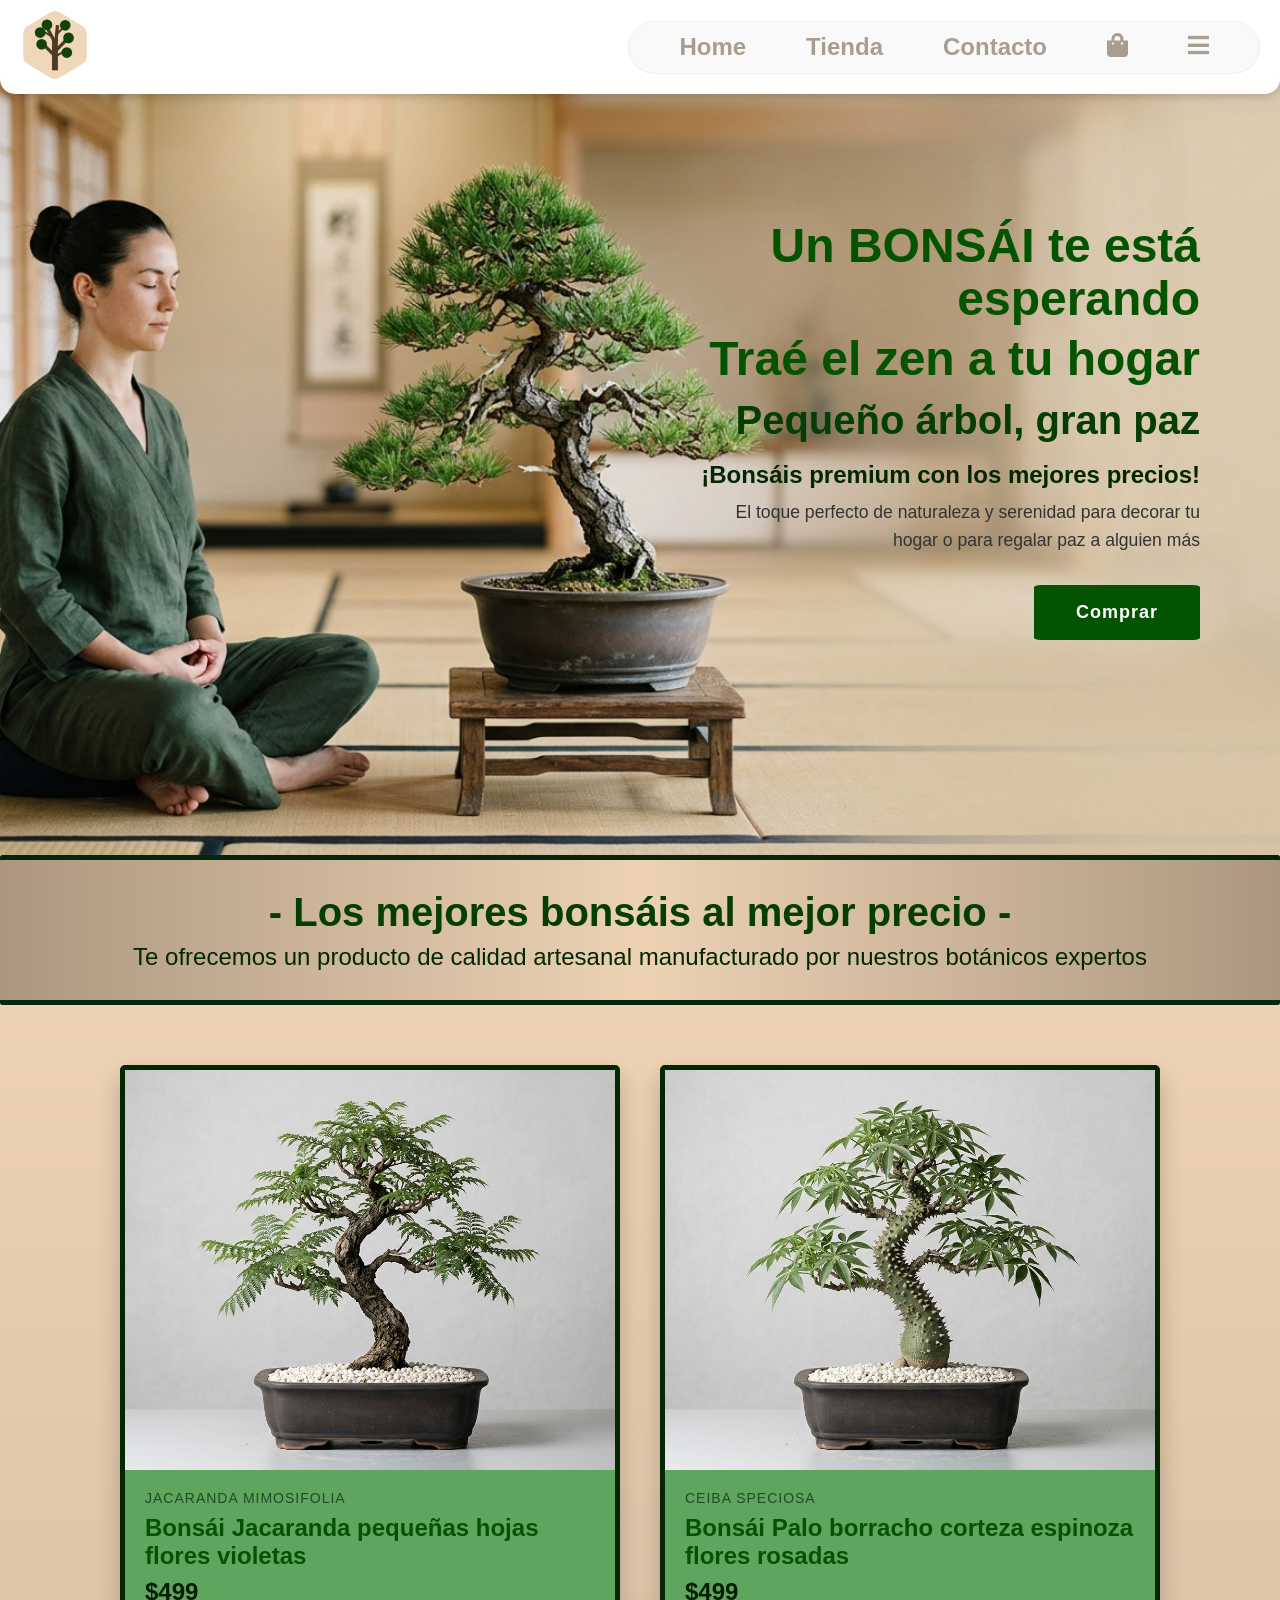
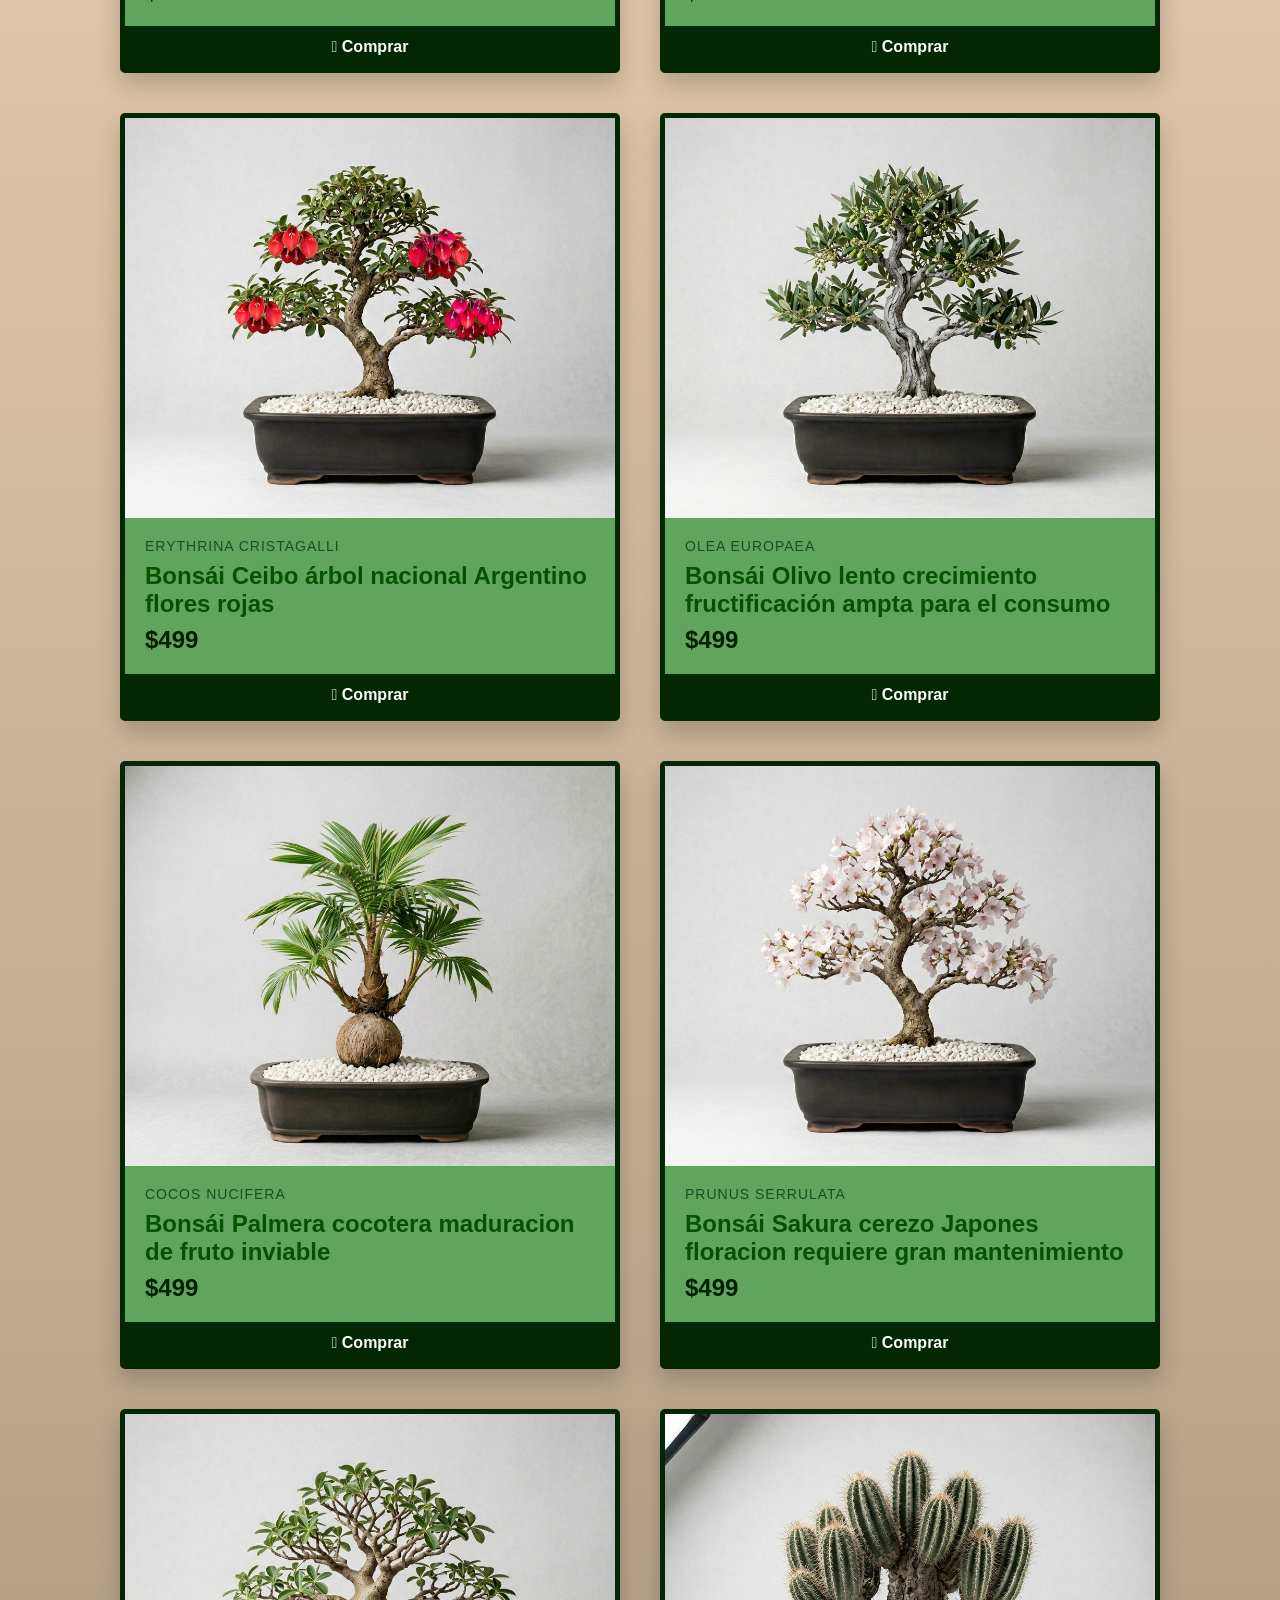
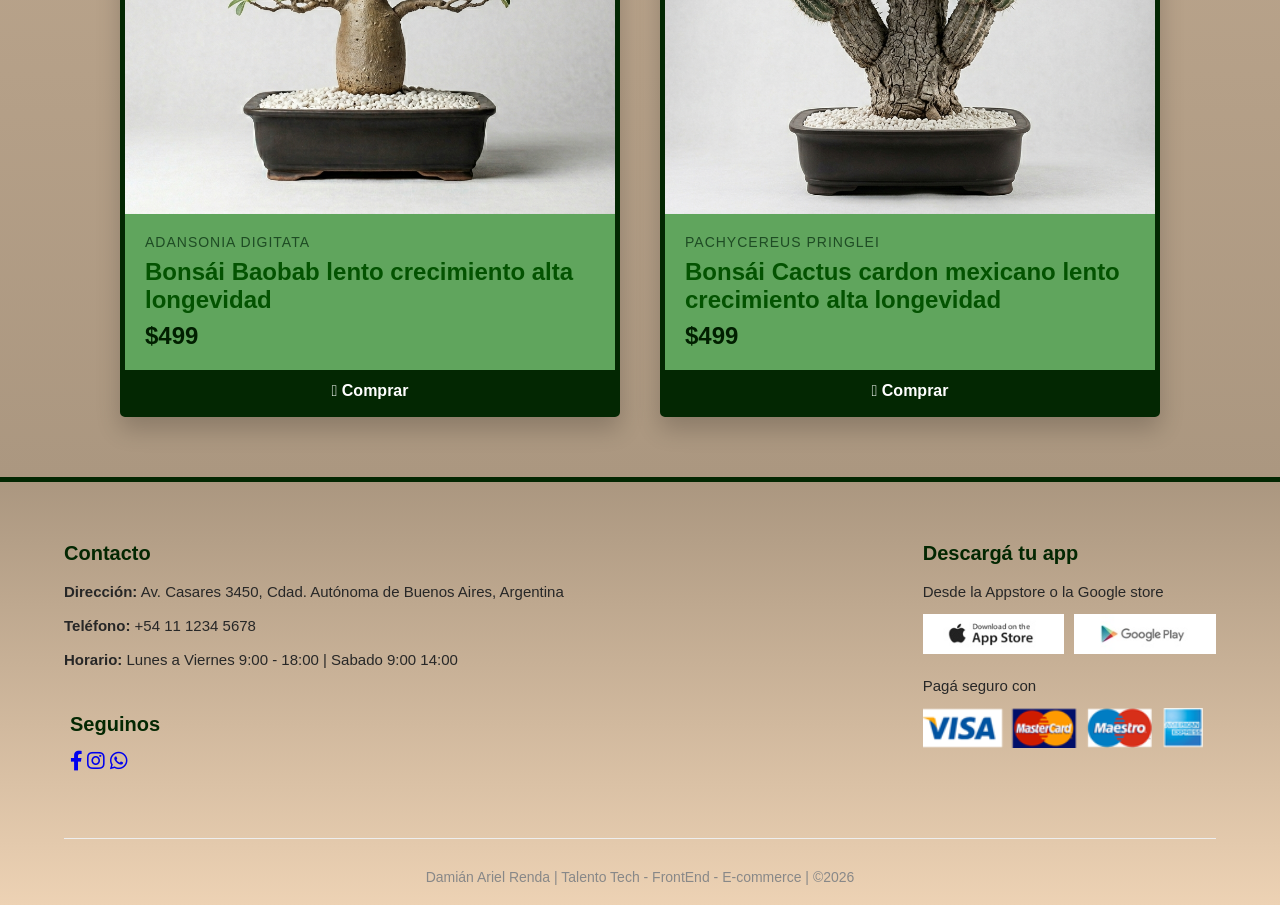
==== index.html @ 66eac6b3 "Add files via upload" ====
<!DOCTYPE html>
<html lang="es">
<head>
    <meta charset="UTF-8">
    <meta name="viewport" content="width=device-width, initial-scale=1.0">
    <title>Proyecto Front-End e-commerce</title>
    <link rel="stylesheet" href="style.css">
    <link rel="stylesheet" href="https://pro.fontawesome.com/releases/v5.10.0/css/all.css">
    
</head>
<body>
    <header class="header">
        <a href="#">
            <img src="img/logo1.svg" alt="Logo principal e-commerce">
        </a>
        <nav>
            <ul id="navbar" class="navbar">
                <li><a href="">Home</a></li>
                <li><a href="">Tienda</a></li>
                <li><a href="paginas/contacto.html">Contacto</a></li>
                <li class="carrito-container">
                    <a href="paginas/carrito.html">
                    <i class="fa fa-shopping-bag" aria-hidden="true"></i>
                    </a>
                </li>
                <li class="menu-ham">
                    <a href="">
                        <i class="fa fa-bars" aria-hidden="true"></i>
                    </a>
                </li>
            </ul>
        </nav>
    </header>

    <main>
        <section class="hero">
            <div class="hero-content">
                <h1>Un BONSÁI te está esperando</h1>
                <h1>Traé el zen a tu hogar</h1>
                <h2>Pequeño árbol, gran paz</h2>
                <h4>¡Bonsáis premium con los mejores precios!</h4>
                <p>El toque perfecto de naturaleza y serenidad para decorar tu hogar o para regalar paz a alguien más </p>
                <button>Comprar</button>    
            </div>
        </section>

        <section class="titulo-productos">
            <h2>- Los mejores bonsáis al mejor precio -</h2>
            <p>Te ofrecemos un producto de calidad artesanal manufacturado por nuestros botánicos expertos</p>
        </section>

        <div class="contenedor-productos">
            <div class="producto">  
                <img class="img-producto" src="img/productos/bonsai-jacaranda.png" alt="Jacaranda">
                    <div class="producto-descripcion">
                        <span>Jacaranda mimosifolia</span>
                        <h5>Bonsái Jacaranda pequeñas hojas flores violetas</h5>
                        <h4>$499</h4>
                    </div>
                    <a href="#" class="carrito">
                        <i class="fal fa-shopping-cart"></i> Comprar
                    </a>

            </div>
            <div class="producto">  
                <img class="img-producto" src="img/productos/bonsai-paloborracho.png" alt="Palo borracho">
                    <div class="producto-descripcion">
                        <span>Ceiba speciosa</span>
                        <h5>Bonsái Palo borracho corteza espinoza flores rosadas</h5>
                        <h4>$499</h4>
                    </div>
                    <a href="#" class="carrito">
                        <i class="fal fa-shopping-cart"></i> Comprar
                    </a>

            </div>
            <div class="producto">  
                <img class="img-producto" src="img/productos/bonsai-ceibo.png" alt="Ceibo">
                    <div class="producto-descripcion">
                        <span>Erythrina cristagalli</span>
                        <h5>Bonsái Ceibo árbol nacional Argentino flores rojas</h5>
                        <h4>$499</h4>
                    </div>
                    <a href="#" class="carrito">
                        <i class="fal fa-shopping-cart"></i> Comprar
                    </a>

            </div>
            <div class="producto">  
                <img class="img-producto" src="img/productos/bonsai-olivo.png" alt="Olivo">
                    <div class="producto-descripcion">
                        <span>Olea europaea</span>
                        <h5>Bonsái Olivo lento crecimiento fructificación ampta para el consumo </h5>
                        <h4>$499</h4>
                    </div>
                    <a href="#" class="carrito">
                        <i class="fal fa-shopping-cart"></i> Comprar
                    </a>

            </div>
            <div class="producto">  
                <img class="img-producto" src="img/productos/bonsai-palmera.png" alt="Palmera">
                    <div class="producto-descripcion">
                        <span>Cocos nucifera</span>
                        <h5>Bonsái Palmera cocotera maduracion de fruto inviable </h5>
                        <h4>$499</h4>
                    </div>
                    <a href="#" class="carrito">
                        <i class="fal fa-shopping-cart"></i> Comprar
                    </a>

            </div>
            <div class="producto">  
                <img class="img-producto" src="img/productos/bonsai-cerezo.png" alt="Cerezo">
                    <div class="producto-descripcion">
                        <span>Prunus serrulata</span>
                        <h5>Bonsái Sakura cerezo Japones floracion requiere gran mantenimiento </h5>
                        <h4>$499</h4>
                    </div>
                    <a href="#" class="carrito">
                        <i class="fal fa-shopping-cart"></i> Comprar
                    </a>

            </div>
            <div class="producto">  
                <img class="img-producto" src="img/productos/bonsai-baobab.png" alt="Baobab">
                    <div class="producto-descripcion">
                        <span>Adansonia digitata</span>
                        <h5>Bonsái Baobab lento crecimiento alta longevidad </h5>
                        <h4>$499</h4>
                    </div>
                    <a href="#" class="carrito">
                        <i class="fal fa-shopping-cart"></i> Comprar
                    </a>

            </div>
            <div class="producto">  
                <img class="img-producto" src="img/productos/bonsai-cactus.png" alt="Cactus">
                    <div class="producto-descripcion">
                        <span>Pachycereus pringlei</span>
                        <h5>Bonsái Cactus cardon mexicano lento crecimiento alta longevidad </h5>
                        <h4>$499</h4>
                    </div>
                    <a href="#" class="carrito">
                        <i class="fal fa-shopping-cart"></i> Comprar
                    </a>

            </div>
        </div>

        <footer class="pie-pagina">
            <div class="columna-info">
                <div class="informacion">
                    <h3>Contacto</h3>
                
                <p><strong>Dirección:</strong> Av. Casares 3450, Cdad. Autónoma de Buenos Aires, Argentina</p>
                <p><strong>Teléfono:</strong> +54 11 1234 5678</p>
                <p><strong>Horario:</strong> Lunes a Viernes 9:00 - 18:00 | Sabado 9:00 14:00 </p>
                </div>
                <div class="redes">
                    <h3>Seguinos</h3>
                    <a href="#" class="btn-red-social"><i class="fab fa-facebook-f"></i></a>
                    <a href="#" class="btn-red-social"><i class="fab fa-instagram"></i></a>
                    <a href="#" class="btn-red-social"><i class="fab fa-whatsapp"></i></a>
                </div>
            </div>    
                <div class="pago">
                    <h3>Descargá tu app</h3>
                    <p>Desde la Appstore o la Google store</p>
                    <div class="img-app">
                    <img src="img/pay/app.jpg" alt="App Store">
                    <img src="img/pay/play.jpg" alt="Google Play">
                </div>
                <p>Pagá seguro con</p>
                <img class="img-pay" src="img/pay/pay.png" alt="Métodos de Pago">
                </div>

                <div class="copyright">Damián Ariel Renda | Talento Tech - FrontEnd - E-commerce | ©2026</div>





            

        </footer>
    </main>    
    
</body>
</html>
---- style.css ----
/*RESET GENERAL--------------------------------------------------------------------------------------------------*/

*{
    margin: 0;
    padding: 0;
    box-sizing: border-box;
    font-family: "Spartan", sans-serif;
}

html{
    scroll-behavior: smooth;
}

/* BARRA DE NAVEGACION Y LOGO ---------------------------------------------------------------------------------*/
.header{
    background-color: #ffffff;
    display: flex;
    justify-content: space-between; 
    align-items: center; 
    padding: 10px 20px;
    box-shadow: 0 2px 10px rgba(0,0,0,0.2); 
    position: absolute; 
    top: 0;
    left: 0;
    width: 100%;
    z-index: 1000;
    border-bottom-right-radius: 15px;
    border-bottom-left-radius: 15px;
}

.header img{ 
    height: 70px;
    width: auto;
}

.navbar i{
    height: 30px;
    width: auto;
}

.navbar{
    display: flex;
    align-items: center;
    justify-content: center;
    background-color: #f9f9f9; 
    padding: 10px 20px; 
    border-radius: 50px; 
    border: 1px solid #eeeeee;
}

.navbar li{
    list-style: none;
    padding: 0 30px;
}

.navbar a{
    text-decoration: none;
    font-size: 24px;
    font-weight: 600;
    color: rgb(168, 157, 145);
    transition: 0.3s ease;
}

.navbar a:hover{
    color: rgb(116, 109, 104);
}

/* PORTADA Y PRODUCTOS -------------------------------------------------------------------------------------- */

.hero{
    background-image: url(img/hero1.png);
    display: flex;
    align-items: center;
    justify-content: flex-end;
    height: 95vh;
    width: 100%;
    background-size: cover;
    background-position: top 5% center;
    padding: 0 80px;
    /*margin-bottom: 40px;*/
}

.hero .hero-content{
     width: 50%;
     display: flex;
     flex-direction: column;
     align-items: flex-end;
     text-align: right;
     z-index: 1; 
}

.hero .hero-content h1{
    color: rgb(3, 83, 1);
    margin: 5px 0;
    line-height: 1.1;
    font-size: 3rem;
    margin-bottom: 2px;
}

.hero .hero-content h2{
    color: rgb(5, 62, 3);
    margin: 5px 0;
    line-height: 1.1;
    font-size: 2.5rem;
    margin-top: 10px;
    margin-bottom: 10px;
}

.hero .hero-content h4{
    color: rgb(3, 39, 2);
    margin: 5px 0;
    line-height: 1.1;
    font-size: 1.5rem;
    max-width: 600px;
    margin-top: 10px;
    margin-bottom: 10px;

}

.hero .hero-content p{
    color: #333;
    font-size: 1.1rem;
    line-height: 1.6;
    max-width: 500px;
    margin-bottom: 30px;
    padding: 0;
}

.hero .hero-content button{
    background-color: rgb(3, 83, 1);
    color: white;
    padding: 15px 40px;
    font-size: 18px;
    font-weight: 600;
    letter-spacing: 1px;

    border: 2px solid rgb(3, 83, 1);
    border-radius: 4%;
    cursor: pointer;
    transition: all 0.3s ease;
}

.hero .hero-content button:hover{
    background-color: rgb(4, 115, 2); 
    color: rgb(1, 49, 0); 
    transform: translateY(-3px);
    box-shadow: 0 10px 20px rgba(0, 0, 0, 0.1);
}

.titulo-productos{
    background-image: linear-gradient(to right,rgb(171, 151, 128), rgb(237, 210, 180), rgb(171, 151, 128));
    background-size: 100%;
    text-align: center;
    border-top: 5px solid rgb(3, 39, 12);
    border-bottom: 5px solid rgb(3, 39, 12);
    border-radius: 2px;
    padding: 20px;

}

.titulo-productos h2{
     color: rgb(5, 62, 3);
    margin: 5px 0;
    line-height: 1.1;
    font-size: 2.5rem;
    margin-top: 10px;
    margin-bottom: 10px;
}

.titulo-productos p{
    color: rgb(3, 39, 2);
    text-align: center;
    margin: 5px 0;
    line-height: 1.1;
    font-size: 1.5rem;
    margin: 10px auto;
}    

.contenedor-productos{
    display: flex;
    flex-wrap: wrap;
    justify-content: center;
    gap: 40px;
    padding: 60px 5%;
    background-image: linear-gradient(to bottom, rgb(237, 210, 180), rgb(171, 151, 128));
}

.producto{
    background-color:rgb(96, 165, 93);
    border: 5px solid rgb(3, 39, 2);
    border-radius: 5px;
    overflow: hidden;
    display: flex;
    flex-direction: column;
    width: 500px;
    box-shadow: 0 12px 24px rgba(0,0,0,0.2);
    transition: box-shadow 0.3s ease, border-color 0.3s ease;
    cursor: pointer;
}

.producto:hover{
    box-shadow: 12px 12px 24px rgba(0,0,0,0.4);
    border-color: rgb(3, 39, 12);
}

.producto .img-producto{
    width: 100%;
    height: 400px;
    object-fit: cover;

}

.producto .producto-descripcion{
    text-align: left;
    padding: 20px;
    display: flex;
    flex-direction: column;
    gap: 8px;
    flex-grow: 1;
}

.producto .producto-descripcion span{
    color: rgb(3, 39, 12);
    font-size: 14px;
    font-weight: 500;
    text-transform: uppercase;
    letter-spacing: 1px;
    opacity: 0.7;
}

.producto .producto-descripcion h5{
    color: rgb(3, 83, 1);
    font-size: 24px;
    font-weight: 700;
    margin-top: auto;
}

.producto .producto-descripcion h4{
    color: rgb(1, 31, 0);
    font-size: 24px;
    font-weight: 700;
    margin-top: auto;
}

.producto .carrito{
    text-decoration: none;
    background-color: rgb(3, 39, 2); 
    color: white;
    text-align: center;
    padding: 12px 0;
    font-size: 16px;
    font-weight: 600;
    transition: background-color 0.3s ease;
    border-bottom-left-radius: 0px; 
    border-bottom-right-radius: 0px;
    cursor: pointer;
}

.producto .carrito:hover{
    background-color: rgb(3, 83, 1);
}

/* FOOTER -------------------------------------------------------------------*/ 

.pie-pagina{
    background-image: linear-gradient(to bottom,rgb(171, 151, 128), rgb(237, 210, 180));
    padding: 60px 5% 20px 5%;
    border-top: 5px solid rgb(3, 39, 2);
    display: flex;
    flex-wrap: wrap;
    justify-content: space-between;
    gap: 40px;
    width: 100%;
}

.pie-pagina .columna-info{
    display: flex;
    flex-direction: column;
    gap: 25px;
    max-width: 45%;
}

.pie-pagina .redes{
    padding: 6px;
}

.pie-pagina .pago{
    display: flex;
    flex-direction: column;
    align-items: flex-start;
    max-width: 45%;
}

.pie-pagina h3{
    color: rgb(3, 39, 2);
    font-size: 20px;
    margin-bottom: 15px;
}

.pie-pagina p{
    color: #272727;
    font-size: 15px;
    line-height: 1.6;
    margin-bottom: 10px;
}

.pie-pagina .pago .img-app {
    display: flex;
    gap: 10px;
    margin-bottom: 20px;
}

.pie-pagina .pago .img-app img {
    height: 40px; 
    width: auto;
}

.pie-pagina .pago .img-pay{
    height: 40px;
    width: auto;
}

.pie-pagina .copyright{
    width: 100%;
    text-align: center;
    padding-top: 30px;
    margin-top: 20px;
    border-top: 1px solid #eeeeee;
    color: #888888;
    font-size: 14px;
}

.pie-pagina .redes i{
   font-size: 20px;
}

/* ================================================================================= */
/* MEDIA QUERIES: INDEX PRINCIPAL (TABLET Y CELULAR)                                 */
/* ================================================================================= */

/* --- DISPOSITIVOS MEDIANOS (TABLETS - Menor a 992px) --- */
@media (max-width: 992px) {
    .header {
        padding: 10px 15px;
    }
    
    .navbar li {
        padding: 0 15px; /* Reducimos aire entre enlaces para que no se amontone */
    }
    
    .navbar a {
        font-size: 18px; /* Texto levemente más pequeño */
    }

    .hero {
        padding: 0 40px;
        background-position: top 5% right 25%; /* Ajustamos fondo para centrar árboles */
    }

    .hero .hero-content {
        width: 70%; /* Le damos más espacio al texto de portada */
    }

    .hero .hero-content h1 { font-size: 2.5rem; }
    .hero .hero-content h2 { font-size: 2rem; }

    .producto {
        width: 45%; /* En tablet se acomodan perfectamente de a dos por fila */
    }
}

/* --- DISPOSITIVOS CHICOS (CELULARES - Menor a 576px) --- */
@media (max-width: 576px) {
    /* Ocultamos los links de texto y dejamos visibles los íconos (Hamburguesa y Carrito) */
    .navbar li:not(.carrito-container):not(.menu-ham) {
        display: none; 
    }
    
    .navbar {
        padding: 5px 15px;
    }

    .navbar li {
        padding: 0 10px;
    }

    .hero {
        justify-content: center; /* Centramos el texto en pantallas móviles */
        padding: 0 20px;
        height: 80vh; /* Bajamos la altura para que sea cómodo de scrollear */
    }

    .hero .hero-content {
        width: 100%;
        align-items: center;
        text-align: center;
    }

    .hero .hero-content h1 { font-size: 2rem; }
    .hero .hero-content h2 { font-size: 1.6rem; }
    .hero .hero-content h4 { font-size: 1.2rem; }
    .hero .hero-content p { font-size: 1rem; }

    .titulo-productos h2 { font-size: 1.8rem; }
    .titulo-productos p { font-size: 1.1rem; }

    .contenedor-productos {
        padding: 40px 15px;
        gap: 25px;
    }

    .producto {
        width: 100%; /* Tarjetas al 100% del ancho del teléfono en una sola fila */
    }

    .producto .img-producto {
        height: 280px; /* Reducimos alto de foto de producto para mobile */
    }

    /* Adaptación del pie de página */
    .pie-pagina {
        flex-direction: column;
        padding: 40px 20px 20px 20px;
        gap: 30px;
    }

    .pie-pagina .columna-info,
    .pie-pagina .pago {
        max-width: 100%; /* Ocupan todo el ancho, apilándose hacia abajo */
    }
}
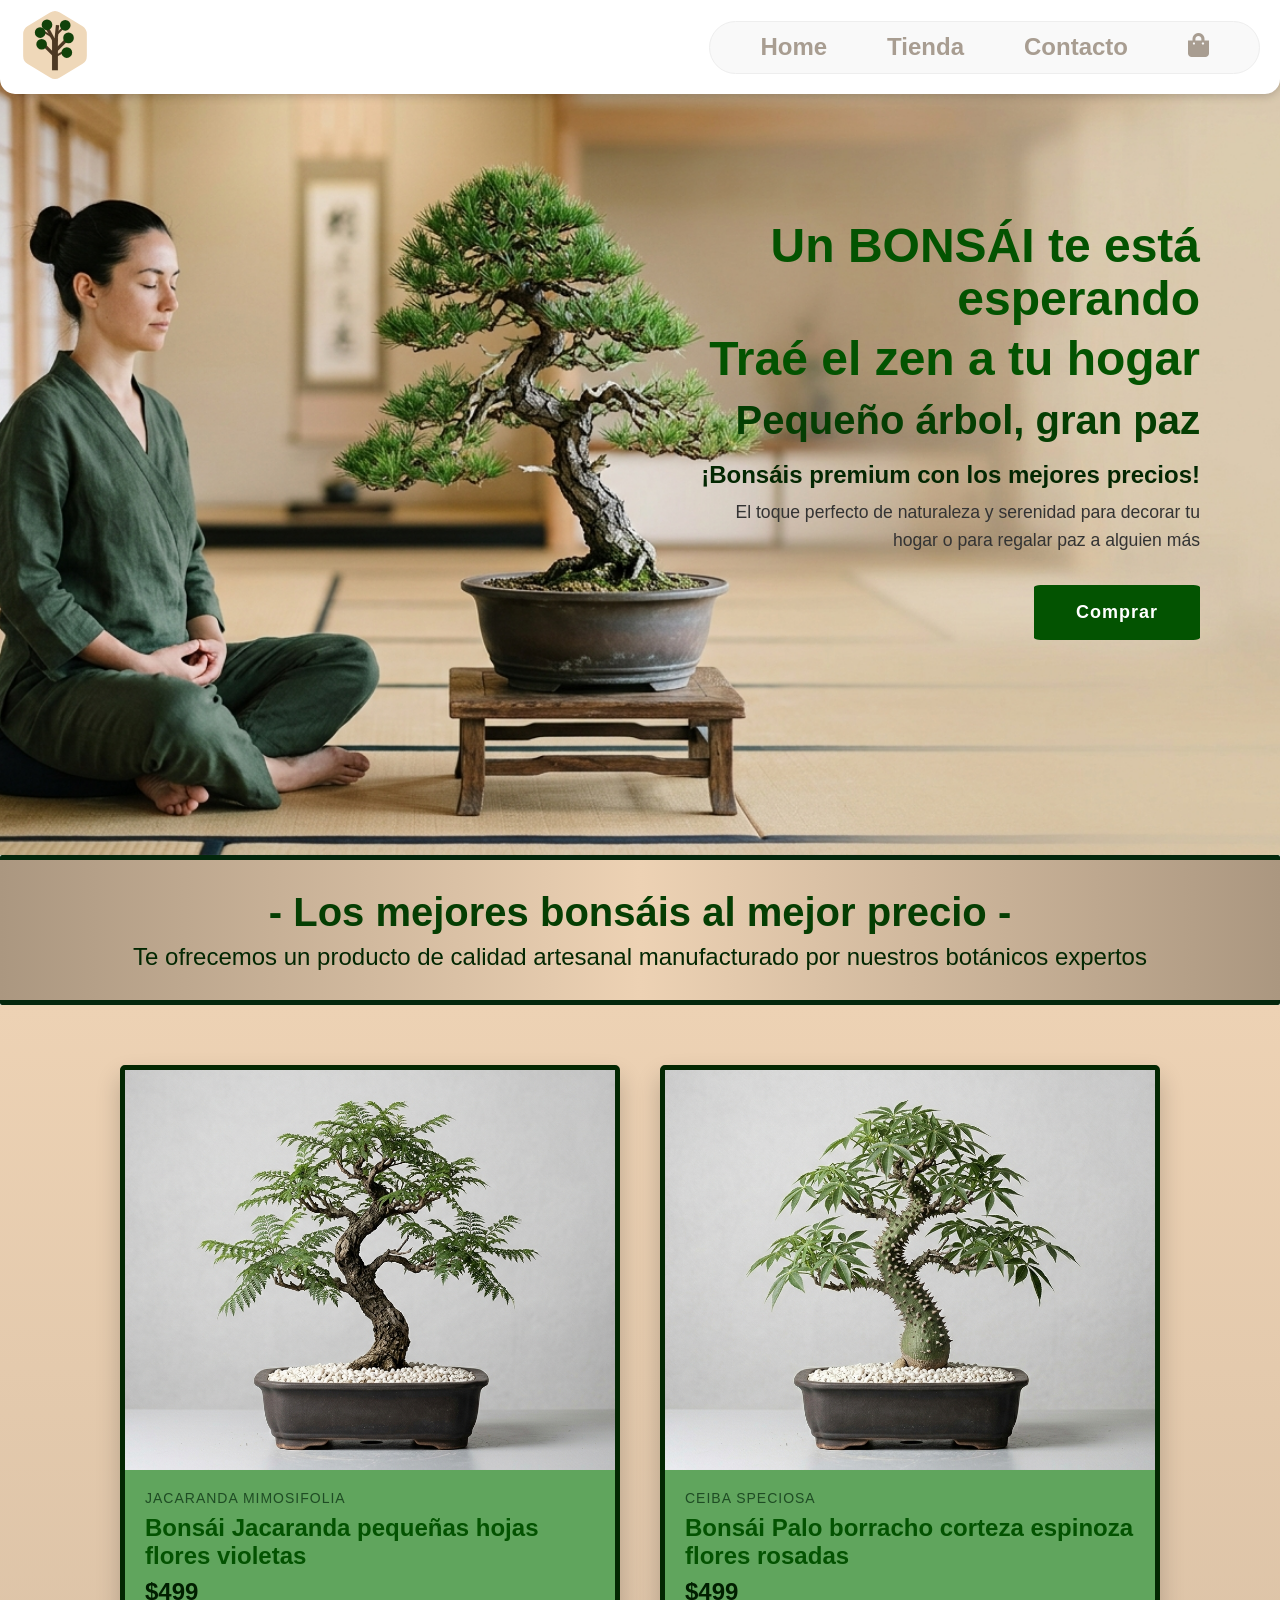
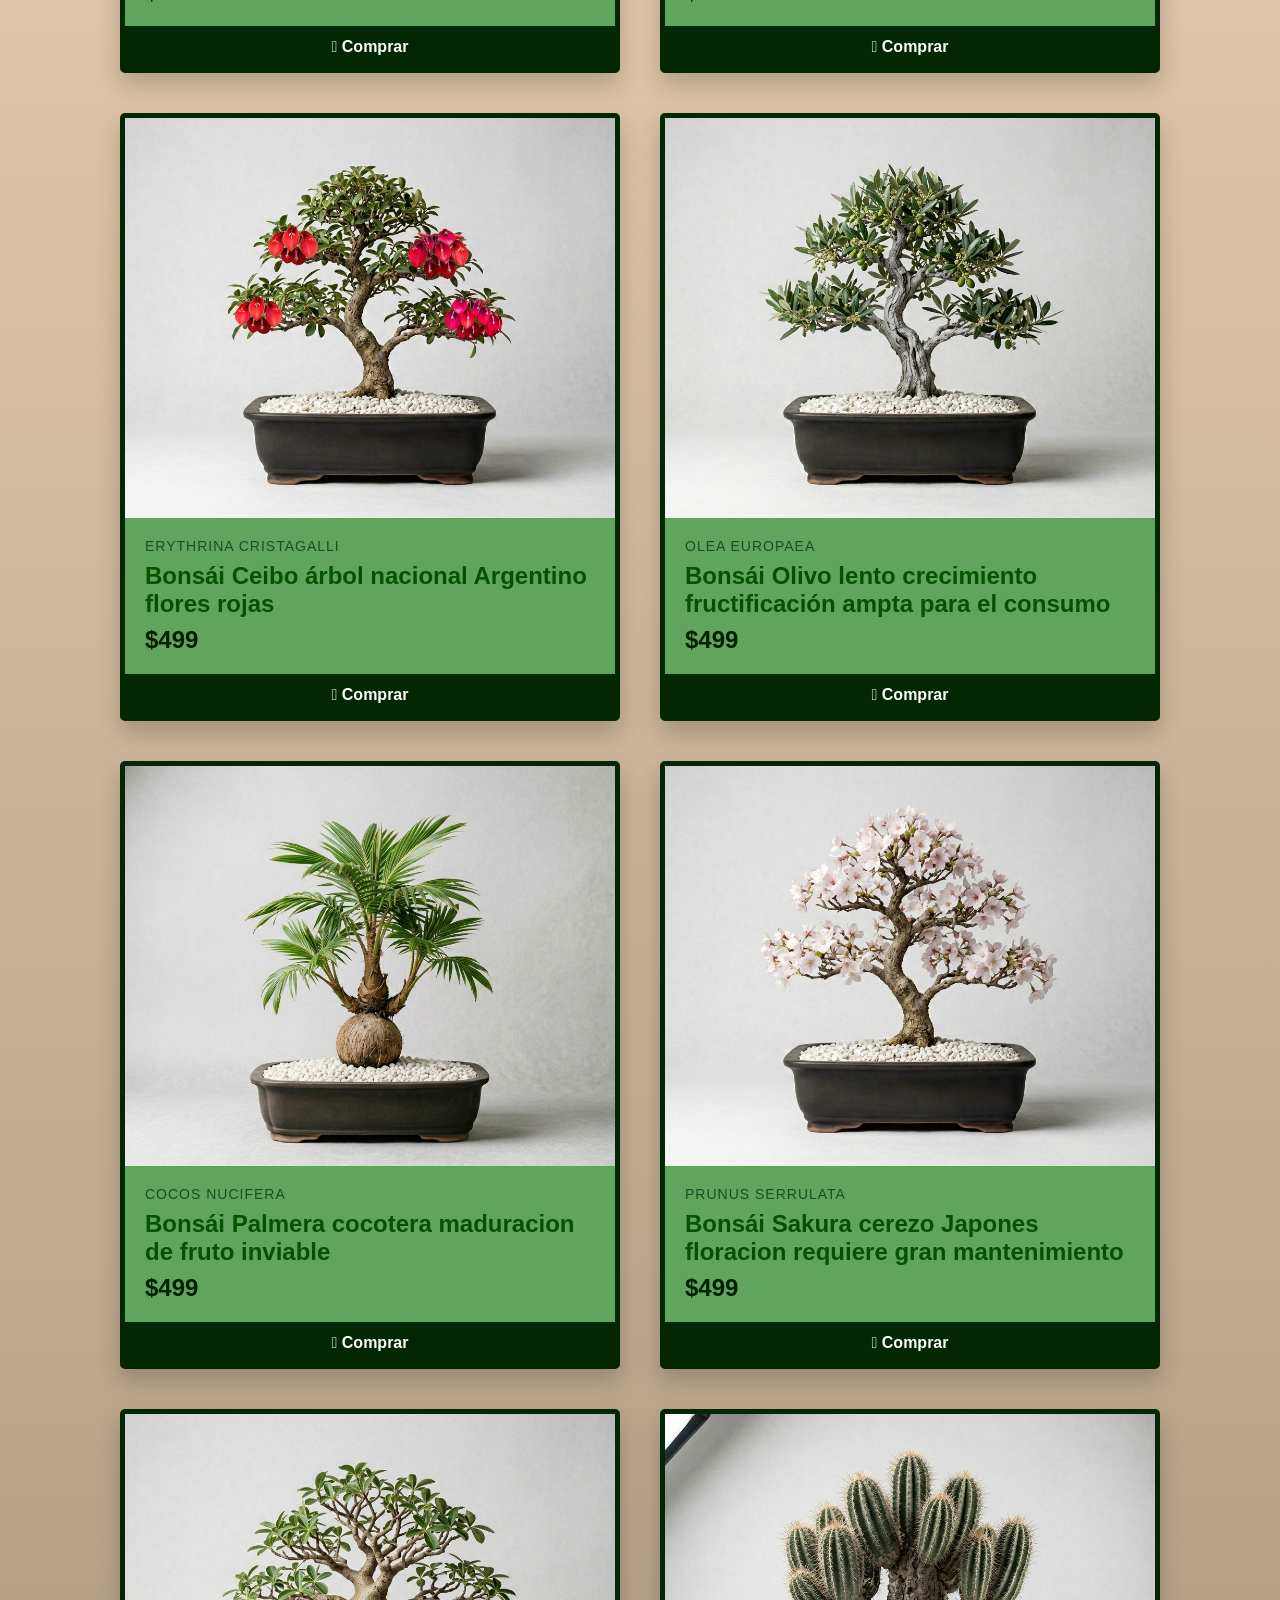
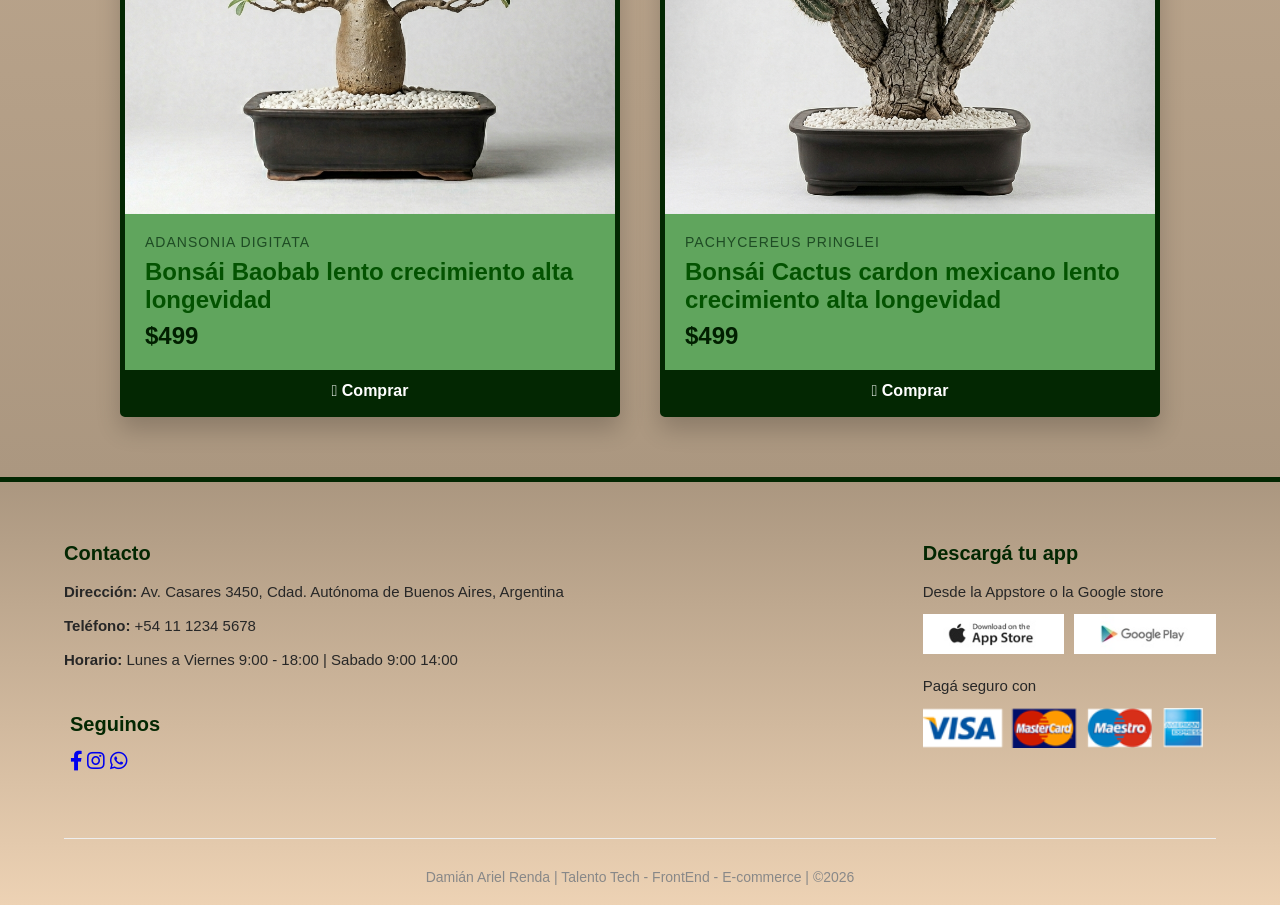
==== commit 0dbd69e3: "Add files via upload" ====
--- a/index.html
+++ b/index.html
@@ -6,6 +6,7 @@
     <title>Proyecto Front-End e-commerce</title>
     <link rel="stylesheet" href="style.css">
     <link rel="stylesheet" href="https://pro.fontawesome.com/releases/v5.10.0/css/all.css">
+    <script src="script.js" defer></script>
     
 </head>
 <body>
@@ -15,21 +16,27 @@
         </a>
         <nav>
             <ul id="navbar" class="navbar">
+                <li class="close-container">
+                    <a href="#" id="close" class="close">
+                        <i class="far fa-times" aria-hidden="true"></i>
+                    </a>
+                </li>
                 <li><a href="">Home</a></li>
-                <li><a href="">Tienda</a></li>
+                <li><a href="paginas/tienda.html">Tienda</a></li>
                 <li><a href="paginas/contacto.html">Contacto</a></li>
                 <li class="carrito-container">
                     <a href="paginas/carrito.html">
-                    <i class="fa fa-shopping-bag" aria-hidden="true"></i>
-                    </a>
-                </li>
-                <li class="menu-ham">
-                    <a href="">
-                        <i class="fa fa-bars" aria-hidden="true"></i>
+                        <i class="fa fa-shopping-bag" aria-hidden="true"></i>
                     </a>
                 </li>
             </ul>
         </nav>
+
+        <div id="bar" class="menu-ham">
+            <a href="#">
+                <i class="fa fa-bars" aria-hidden="true"></i>
+            </a>
+        </div>
     </header>
 
     <main>
@@ -40,7 +47,7 @@
                 <h2>Pequeño árbol, gran paz</h2>
                 <h4>¡Bonsáis premium con los mejores precios!</h4>
                 <p>El toque perfecto de naturaleza y serenidad para decorar tu hogar o para regalar paz a alguien más </p>
-                <button>Comprar</button>    
+                <button id="btn-ir-tienda">Comprar</button>    
             </div>
         </section>
 
@@ -57,7 +64,7 @@
                         <h5>Bonsái Jacaranda pequeñas hojas flores violetas</h5>
                         <h4>$499</h4>
                     </div>
-                    <a href="#" class="carrito">
+                    <a href="paginas/tienda.html" class="carrito">
                         <i class="fal fa-shopping-cart"></i> Comprar
                     </a>
 
@@ -69,7 +76,7 @@
                         <h5>Bonsái Palo borracho corteza espinoza flores rosadas</h5>
                         <h4>$499</h4>
                     </div>
-                    <a href="#" class="carrito">
+                    <a href="paginas/tienda.html" class="carrito">
                         <i class="fal fa-shopping-cart"></i> Comprar
                     </a>
 
@@ -81,7 +88,7 @@
                         <h5>Bonsái Ceibo árbol nacional Argentino flores rojas</h5>
                         <h4>$499</h4>
                     </div>
-                    <a href="#" class="carrito">
+                    <a href="paginas/tienda.html" class="carrito">
                         <i class="fal fa-shopping-cart"></i> Comprar
                     </a>
 
@@ -93,7 +100,7 @@
                         <h5>Bonsái Olivo lento crecimiento fructificación ampta para el consumo </h5>
                         <h4>$499</h4>
                     </div>
-                    <a href="#" class="carrito">
+                    <a href="paginas/tienda.html" class="carrito">
                         <i class="fal fa-shopping-cart"></i> Comprar
                     </a>
 
@@ -105,7 +112,7 @@
                         <h5>Bonsái Palmera cocotera maduracion de fruto inviable </h5>
                         <h4>$499</h4>
                     </div>
-                    <a href="#" class="carrito">
+                    <a href="paginas/tienda.html" class="carrito">
                         <i class="fal fa-shopping-cart"></i> Comprar
                     </a>
 
@@ -117,7 +124,7 @@
                         <h5>Bonsái Sakura cerezo Japones floracion requiere gran mantenimiento </h5>
                         <h4>$499</h4>
                     </div>
-                    <a href="#" class="carrito">
+                    <a href="paginas/tienda.html" class="carrito">
                         <i class="fal fa-shopping-cart"></i> Comprar
                     </a>
 
@@ -129,7 +136,7 @@
                         <h5>Bonsái Baobab lento crecimiento alta longevidad </h5>
                         <h4>$499</h4>
                     </div>
-                    <a href="#" class="carrito">
+                    <a href="paginas/tienda.html" class="carrito">
                         <i class="fal fa-shopping-cart"></i> Comprar
                     </a>
 
@@ -141,7 +148,7 @@
                         <h5>Bonsái Cactus cardon mexicano lento crecimiento alta longevidad </h5>
                         <h4>$499</h4>
                     </div>
-                    <a href="#" class="carrito">
+                    <a href="paginas/tienda.html" class="carrito">
                         <i class="fal fa-shopping-cart"></i> Comprar
                     </a>
 
--- a/style.css
+++ b/style.css
@@ -372,9 +372,9 @@
 /* --- DISPOSITIVOS CHICOS (CELULARES - Menor a 576px) --- */
 @media (max-width: 576px) {
     /* Ocultamos los links de texto y dejamos visibles los íconos (Hamburguesa y Carrito) */
-    .navbar li:not(.carrito-container):not(.menu-ham) {
+   /*.navbar li:not(.carrito-container):not(.menu-ham) {
         display: none; 
-    }
+    }*/
     
     .navbar {
         padding: 5px 15px;
@@ -428,4 +428,58 @@
     .pie-pagina .pago {
         max-width: 100%; /* Ocupan todo el ancho, apilándose hacia abajo */
     }
-}+}
+
+
+/*CAMBIOS PARA ENTREGHA FINAL--------------------------------------------------------------------------------------------------*/
+
+#bar, .close-container {
+    display: none;
+}
+
+/* Todo lo que tiene que pasar SOLO en pantallas de celular/tablet (menos de 768px) */
+@media (max-width: 768px) {
+    
+    #bar {
+        display: block;
+        cursor: pointer;
+        font-size: 24px;
+        color: rgb(168, 157, 145);
+    }
+    
+    .close-container {
+        display: block;
+        position: absolute;
+        top: 20px;
+        right: 20px;
+    }
+
+    .navbar {
+        position: fixed;
+        top: 0;
+        right: -300px; /* Se esconde solo en pantallas menores a 768px */
+        width: 300px;
+        height: 100vh;
+        background-color: #ffffff;
+        display: flex;
+        flex-direction: column;
+        justify-content: flex-start;
+        align-items: flex-start;
+        padding-top: 80px; /* Espacio para que la cruz no tape los links */
+        border-radius: 0;  /* Sacamos el formato de óvalo en celular */
+        border: none;
+        box-shadow: -5px 0 15px rgba(0,0,0,0.1);
+        transition: 0.3s ease;
+        z-index: 999;
+    }
+
+    .navbar li {
+        padding: 15px 30px; /* Los acomodamos uno abajo del otro con aire */
+        width: 100%;
+    }
+
+    /* 🌟 Corregido: "active" con 'c'. Esta es la clase que mete JS */
+    .navbar.active {
+        right: 0; 
+    }
+} /* 🌟 IMPORTANTE: Esta llave cierra el @media y protege el diseño de PC */
